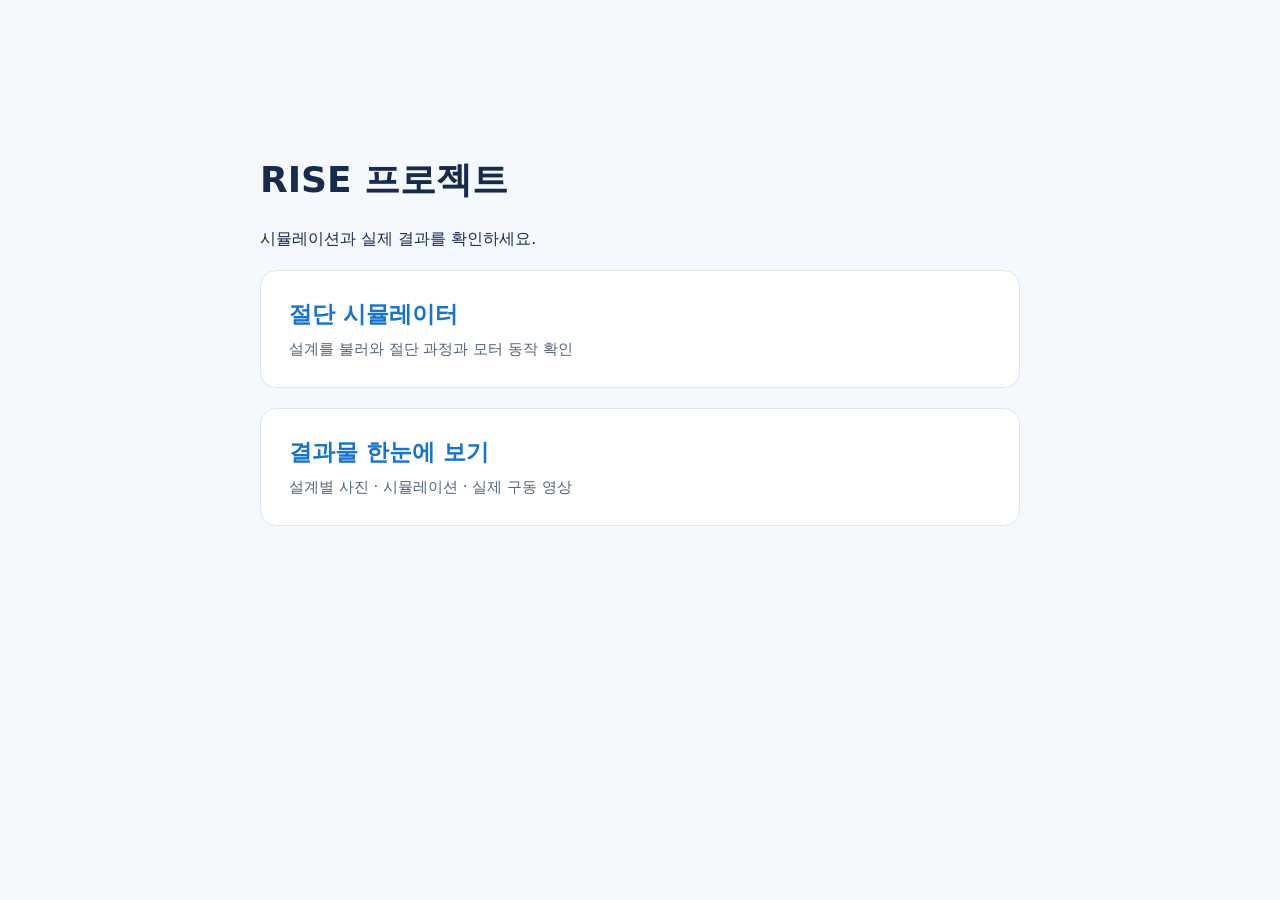
==== index.html @ fa7ab1be "Fix portable test fixtures and prepare GitHub Pages entry point" ====
<!doctype html><html lang="ko"><meta charset="utf-8"><meta name="viewport" content="width=device-width,initial-scale=1"><title>RISE 프로젝트</title><style>body{font-family:system-ui,sans-serif;max-width:760px;margin:12vh auto;padding:24px;color:#172b4d;background:#f5f8fc}h1{font-size:36px}a{display:block;background:white;border:1px solid #dbe5ef;border-radius:16px;padding:28px;margin:20px 0;color:#1674cd;text-decoration:none;font-size:23px;font-weight:700}small{display:block;color:#53657a;font-size:15px;font-weight:400;margin-top:10px}</style><h1>RISE 프로젝트</h1><p>시뮬레이션과 실제 결과를 확인하세요.</p><a href="simulator/">절단 시뮬레이터<small>설계를 불러와 절단 과정과 모터 동작 확인</small></a><a href="results/">결과물 한눈에 보기<small>설계별 사진 · 시뮬레이션 · 실제 구동 영상</small></a></html>
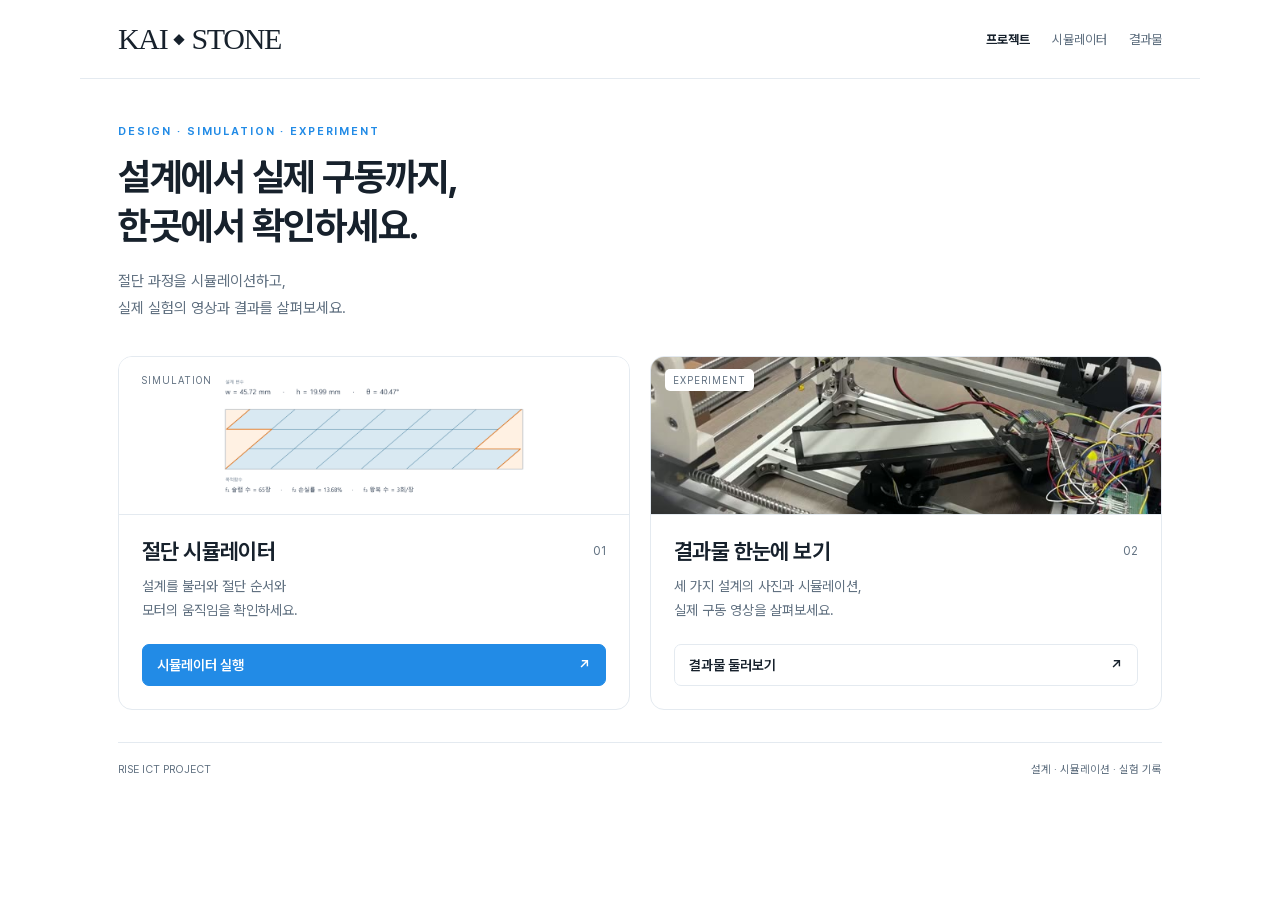
==== commit 6495a2ab: "Publish approved KAI-STONE landing page and shared navigation" ====
--- a/index.html
+++ b/index.html
@@ -1 +1,8 @@
-<!doctype html><html lang="ko"><meta charset="utf-8"><meta name="viewport" content="width=device-width,initial-scale=1"><title>RISE 프로젝트</title><style>body{font-family:system-ui,sans-serif;max-width:760px;margin:12vh auto;padding:24px;color:#172b4d;background:#f5f8fc}h1{font-size:36px}a{display:block;background:white;border:1px solid #dbe5ef;border-radius:16px;padding:28px;margin:20px 0;color:#1674cd;text-decoration:none;font-size:23px;font-weight:700}small{display:block;color:#53657a;font-size:15px;font-weight:400;margin-top:10px}</style><h1>RISE 프로젝트</h1><p>시뮬레이션과 실제 결과를 확인하세요.</p><a href="simulator/">절단 시뮬레이터<small>설계를 불러와 절단 과정과 모터 동작 확인</small></a><a href="results/">결과물 한눈에 보기<small>설계별 사진 · 시뮬레이션 · 실제 구동 영상</small></a></html>+<!doctype html>
+<html lang="ko"><head><meta charset="utf-8"><meta name="viewport" content="width=device-width,initial-scale=1"><meta name="description" content="KAI-STONE 절단 시뮬레이터와 실제 실험 결과를 확인하세요."><title>KAI-STONE · 설계와 실험</title><link rel="icon" href="data:,"><link rel="stylesheet" href="results/assets/fonts/fonts.css"><link rel="stylesheet" href="home.css"></head><body><div id="rise-home-preview"><div class="page">
+<header><div class="brand" aria-label="KAI STONE">KAI<span aria-hidden="true">◆</span>STONE</div><nav aria-label="메인 메뉴"><a href="./">프로젝트</a><a href="simulator/">시뮬레이터</a><a href="results/">결과물</a></nav></header>
+<main><p class="eyebrow">DESIGN · SIMULATION · EXPERIMENT</p><h1>설계에서 실제 구동까지,<br>한곳에서 확인하세요.</h1><p class="intro">절단 과정을 시뮬레이션하고,<br>실제 실험의 영상과 결과를 살펴보세요.</p>
+<div class="choices"><article class="choice"><div class="visual diagram"><img src="results/media/design-1/layout.png" alt="실제 설계의 배치도와 수치"><span class="tag">SIMULATION</span></div><div class="choice-content"><div class="choice-top"><h2>절단 시뮬레이터</h2><span class="number">01</span></div><p>설계를 불러와 절단 순서와<br>모터의 움직임을 확인하세요.</p><a class="action primary" href="simulator/">시뮬레이터 실행 <span aria-hidden="true">↗</span></a></div></article>
+<article class="choice"><div class="visual"><img src="results/media/design-1/poster-1-1.jpg" alt="RISE 실제 실험 장비와 결과"><span class="tag">EXPERIMENT</span></div><div class="choice-content"><div class="choice-top"><h2>결과물 한눈에 보기</h2><span class="number">02</span></div><p>세 가지 설계의 사진과 시뮬레이션,<br>실제 구동 영상을 살펴보세요.</p><a class="action" href="results/">결과물 둘러보기 <span aria-hidden="true">↗</span></a></div></article></div></main>
+<footer><span>RISE ICT PROJECT</span><span>설계 · 시뮬레이션 · 실험 기록</span></footer>
+</div></div></body></html>
--- a/results/assets/fonts/fonts.css
+++ b/results/assets/fonts/fonts.css
@@ -0,0 +1,150 @@
+@font-face { font-family: "Pretendard"; font-style: normal; font-weight: 45 920; font-display: swap; src: url("./PretendardVariable.woff2") format("woff2"); }
+/*
+Copyright (c) 2022, 2023 Viva Republica, with Reserved Font Name Tossface.
+https://github.com/toss/tossface
+*/
+/* 00 */
+@font-face {
+  font-family: "Tossface";
+  src: url("./TossFaceFontMac-00.woff2") format("woff2");
+  unicode-range: U+200D, U+FE0F, U+1F3FB-1F3FF, U+1F9B0-1F9B3, U+2640, U+2642,
+    U+261D, U+2620, U+2639-263A, U+270A-270D, U+1F32B, U+1F3FB-1F3FF,
+    U+1F440-1F450, U+1F479-1F47B, U+1F47D-1F480, U+1F48B, U+1F4A8-1F4AB, U+1F590,
+    U+1F595-1F596, U+1F600-1F644, U+1F64C, U+1F64F, U+1F90C, U+1F90F-1F91C,
+    U+1F91E-1F925, U+1F927-1F92F, U+1F932, U+1F970-1F976, U+1F978, U+1F97A,
+    U+1F9B0-1F9B7, U+1F9BB, U+1F9BE-1F9BF, U+1F9D0, U+1F9E0, U+1FAC0-1FAC1;
+}
+/* 01 */
+@font-face {
+  font-family: "Tossface";
+  src: url("./TossFaceFontMac-01.woff2") format("woff2");
+  unicode-range: U+200D, U+FE0F, U+1F3FB-1F3FF, U+1F9B0-1F9B3, U+2640, U+2642,
+    U+1F466-1F469, U+1F471, U+1F474-1F476, U+1F481, U+1F485, U+1F645-1F647,
+    U+1F64B, U+1F64D-1F64E, U+1F926, U+1F933, U+1F937, U+1F9CF, U+1F9D1-1F9D4;
+}
+/* 02 */
+@font-face {
+  font-family: "Tossface";
+  src: url("./TossFaceFontMac-02.woff2") format("woff2");
+  unicode-range: U+200D, U+FE0F, U+1F3FB-1F3FF, U+1F9B0-1F9B3, U+2640, U+2642,
+    U+2695-2696, U+2708, U+1F33E, U+1F373, U+1F393, U+1F3A4, U+1F3A8, U+1F3EB,
+    U+1F3ED, U+1F468-1F469, U+1F46E, U+1F477, U+1F482, U+1F4BB-1F4BC, U+1F527,
+    U+1F52C, U+1F575, U+1F680, U+1F692, U+1F977, U+1F9D1;
+}
+/* 03 */
+@font-face {
+  font-family: "Tossface";
+  src: url("./TossFaceFontMac-03.woff2") format("woff2");
+  unicode-range: U+200D, U+FE0F, U+1F3FB-1F3FF, U+1F9B0-1F9B3, U+2640, U+2642,
+    U+1F37C, U+1F384-1F385, U+1F468-1F469, U+1F470, U+1F472-1F473, U+1F478,
+    U+1F47C, U+1F486-1F487, U+1F930-1F931, U+1F934-1F936, U+1F939, U+1F9B8-1F9B9,
+    U+1F9D1, U+1F9D5-1F9D6, U+1F9D9-1F9DF;
+}
+/* 04 */
+@font-face {
+  font-family: "Tossface";
+  src: url("./TossFaceFontMac-04.woff2") format("woff2");
+  unicode-range: U+200D, U+FE0F, U+1F3FB-1F3FF, U+1F9B0-1F9B3, U+2640, U+2642,
+    U+2764, U+2764, U+1F468-1F469, U+1F48B, U+1F48F, U+1F491, U+1F525, U+1F9D1,
+    U+1FA79;
+}
+/* 05 */
+@font-face {
+  font-family: "Tossface";
+  src: url("./TossFaceFontMac-05.woff2") format("woff2");
+  unicode-range: U+200D, U+FE0F, U+1F3FB-1F3FF, U+1F9B0-1F9B3, U+2640, U+2642,
+    U+1F466-1F46D, U+1F46F, U+1F483, U+1F574, U+1F57A, U+1F6B6, U+1F91D, U+1F9AF,
+    U+1F9BC-1F9BD, U+1F9CD-1F9CE, U+1F9D1, U+1F9D8;
+}
+/* 06 */
+@font-face {
+  font-family: "Tossface";
+  src: url("./TossFaceFontMac-06.woff2") format("woff2");
+  unicode-range: U+200D, U+FE0F, U+1F3FB-1F3FF, U+1F9B0-1F9B3, U+2640, U+2642,
+    U+26F7, U+26F9, U+1F3BF, U+1F3C2-1F3C4, U+1F3C7, U+1F3CA-1F3CC, U+1F6A3,
+    U+1F6B4-1F6B5, U+1F6C0-1F6C1, U+1F6CC, U+1F6CF, U+1F938, U+1F93A,
+    U+1F93C-1F93E, U+1F9D7;
+}
+/* 07 */
+@font-face {
+  font-family: "Tossface";
+  src: url("./TossFaceFontMac-07.woff2") format("woff2");
+  unicode-range: U+200D, U+FE0F, U+1F3FB-1F3FF, U+1F9B0-1F9B3, U+2640, U+2642,
+    U+2600-2601, U+2603-2604, U+2614-2615, U+2618, U+26A1, U+26C4-26C5, U+26C8,
+    U+26E9, U+26F0, U+26F2, U+26FA, U+2728, U+2744, U+2B1B, U+2B50, U+1F301,
+    U+1F303-1F320, U+1F324-1F32A, U+1F32C-1F33D, U+1F33F-1F372, U+1F374-1F37B,
+    U+1F37D-1F37F, U+1F382, U+1F386-1F387, U+1F38B, U+1F38D, U+1F391,
+    U+1F3A0-1F3A2, U+1F3AA, U+1F3D4-1F3D6, U+1F3D8-1F3E6, U+1F3E8-1F3EA, U+1F3EC,
+    U+1F3EF-1F3F0, U+1F3F5, U+1F400-1F43F, U+1F490, U+1F492, U+1F4A5-1F4A7,
+    U+1F4AE, U+1F54A-1F54D, U+1F577-1F578, U+1F5FA-1F5FF, U+1F648-1F64A,
+    U+1F6D5-1F6D6, U+1F6E3-1F6E4, U+1F940, U+1F942-1F944, U+1F950-1F96F,
+    U+1F980-1F9AE, U+1F9BA, U+1F9C0-1F9CB, U+1FAA8, U+1FAB0-1FAB6, U+1FAD0-1FAD6;
+}
+/* 08 */
+@font-face {
+  font-family: "Tossface";
+  src: url("./TossFaceFontMac-08.woff2") format("woff2");
+  unicode-range: U+200D, U+FE0F, U+1F3FB-1F3FF, U+1F9B0-1F9B3, U+2640, U+2642,
+    U+23, U+2A, U+30-39, U+A9, U+AE, U+203C, U+2049, U+20E3, U+2122, U+2139,
+    U+2194-2199, U+21A9-21AA, U+23CF, U+23E9-23EF, U+23F8-23FA, U+24C2,
+    U+25AA-25AB, U+25B6, U+25C0, U+25FB-25FE, U+2611, U+2622-2623, U+2626,
+    U+262A, U+262E-262F, U+2638, U+2640, U+2642, U+2648-2653, U+2660, U+2663,
+    U+2665-2666, U+2668, U+267B, U+267E-267F, U+2693, U+269B-269C, U+26A7,
+    U+26AA-26AB, U+26CE, U+26D4, U+26F4-26F5, U+26FD, U+2705, U+2714, U+2716,
+    U+271D, U+2721, U+2733-2734, U+2747, U+274C, U+274E, U+2753-2755, U+2757,
+    U+2763, U+2795-2797, U+27A1, U+27B0, U+27BF, U+2934-2935, U+2B05-2B07,
+    U+2B1C, U+2B55, U+3030, U+303D, U+3297, U+3299, U+1F004, U+1F0CF,
+    U+1F170-1F171, U+1F17E-1F17F, U+1F18E, U+1F191-1F19A, U+1F1E6-1F1FF,
+    U+1F201-1F202, U+1F21A, U+1F22F, U+1F232-1F23A, U+1F250-1F251, U+1F300,
+    U+1F3A6, U+1F3B4-1F3B6, U+1F3CD-1F3CE, U+1F3D7, U+1F3E7, U+1F441,
+    U+1F493-1F49F, U+1F4A2, U+1F4A4, U+1F4AC-1F4AD, U+1F4AF, U+1F4E2-1F4E3,
+    U+1F4F5-1F4F6, U+1F500-1F50A, U+1F514-1F515, U+1F518-1F524, U+1F52F,
+    U+1F531-1F53D, U+1F549, U+1F54E, U+1F550-1F567, U+1F570, U+1F5A4, U+1F5E8,
+    U+1F5EF, U+1F681-1F691, U+1F693-1F6A2, U+1F6A4-1F6A8, U+1F6AB, U+1F6AD-1F6B3,
+    U+1F6B7, U+1F6B9-1F6BC, U+1F6BE, U+1F6C2-1F6C5, U+1F6D0-1F6D1, U+1F6D7,
+    U+1F6E5, U+1F6E9, U+1F6EB-1F6EC, U+1F6F0, U+1F6F3-1F6F5, U+1F6F8,
+    U+1F6FA-1F6FB, U+1F7E0-1F7EB, U+1F90D-1F90E, U+1F9E1, U+1FA82, U+1FA90,
+    U+2320E3, U+2A20E3, U+3020E3, U+3120E3, U+3220E3, U+3320E3, U+3420E3,
+    U+3520E3, U+3620E3, U+3720E3, U+3820E3, U+3920E3;
+}
+/* 09 */
+@font-face {
+  font-family: "Tossface";
+  src: url("./TossFaceFontMac-09.woff2") format("woff2");
+  unicode-range: U+200D, U+FE0F, U+1F3FB-1F3FF, U+1F9B0-1F9B3, U+2640, U+2642,
+    U+231A-231B, U+2328, U+23F0-23F3, U+2602, U+260E, U+265F, U+2692, U+2694,
+    U+2697, U+2699, U+26A0, U+26B0-26B1, U+26BD-26BE, U+26CF, U+26D1, U+26D3,
+    U+26EA, U+26F1, U+26F3, U+26F8, U+2702, U+2709, U+270F, U+2712, U+1F302,
+    U+1F321, U+1F380-1F381, U+1F383, U+1F388-1F38A, U+1F38E-1F390, U+1F392,
+    U+1F396-1F397, U+1F399-1F39B, U+1F39E-1F39F, U+1F3A3, U+1F3A5, U+1F3A7,
+    U+1F3A9, U+1F3AB-1F3B3, U+1F3B7-1F3BE, U+1F3C0, U+1F3C5-1F3C6, U+1F3C8-1F3C9,
+    U+1F3CF-1F3D3, U+1F3EE, U+1F3F7-1F3FA, U+1F451-1F465, U+1F484, U+1F488-1F48A,
+    U+1F48C-1F48E, U+1F4A0-1F4A1, U+1F4A3, U+1F4B0-1F4BA, U+1F4BD-1F4E1,
+    U+1F4E4-1F4F4, U+1F4F7-1F4FD, U+1F4FF, U+1F50B-1F513, U+1F516-1F517, U+1F526,
+    U+1F528-1F52B, U+1F52D-1F52E, U+1F530, U+1F56F, U+1F573, U+1F576, U+1F579,
+    U+1F587, U+1F58A-1F58D, U+1F5A5, U+1F5A8, U+1F5B1-1F5B2, U+1F5BC,
+    U+1F5C2-1F5C4, U+1F5D1-1F5D3, U+1F5DC-1F5DE, U+1F5E1, U+1F5E3, U+1F5F3,
+    U+1F6AA, U+1F6AC, U+1F6B8, U+1F6BD, U+1F6BF, U+1F6CB, U+1F6CD-1F6CE, U+1F6D2,
+    U+1F6E0-1F6E2, U+1F6F6-1F6F7, U+1F6F9, U+1F6FC, U+1F93F, U+1F941, U+1F945,
+    U+1F947-1F94F, U+1F97B-1F97F, U+1F9E2-1F9FF, U+1FA70-1FA74, U+1FA78, U+1FA7A,
+    U+1FA80-1FA81, U+1FA83-1FA86, U+1FA91-1FAA7, U+1FAC2;
+}
+/* 10 */
+@font-face {
+  font-family: "Tossface";
+  src: url("./TossFaceFontMac-10.woff2") format("woff2");
+  unicode-range: U+200D, U+FE0F, U+1F3FB-1F3FF, U+1F9B0-1F9B3, U+2640, U+2642,
+    U+2620, U+26A7, U+1F1E6-1F1FF, U+1F308, U+1F38C, U+1F3C1, U+1F3F3-1F3F4,
+    U+1F6A9, U+E0061-E007A, U+E007F;
+}
+/* 11 */
+@font-face {
+  font-family: "Tossface";
+  src: url("./TossFaceFontMac-11.woff2") format("woff2");
+  unicode-range: U+200D, U+FE0F, U+1F3FB-1F3FF, U+1F9B0-1F9B3, U+2640, U+2642,
+    U+26F9, U+E100-E11D, U+1F6DC-1F6DF, U+1F7F0, U+1F979, U+1F9CC, U+1FA75-1FA77,
+    U+1FA7B-1FA7C, U+1FA87-1FA88, U+1FAA9-1FAAF, U+1FAB7-1FABD, U+1FABF,
+    U+1FAC3-1FAC5, U+1FACE-1FACF, U+1FAD7-1FADB, U+1FAE0-1FAE8, U+1FAF0-1FAF8,
+    U+26F9200D2640, U+26F9200D2642;
+}
+
--- a/home.css
+++ b/home.css
@@ -0,0 +1,8 @@
+
+#rise-home-preview{--rh-bg:light-dark(#fff,#14181d);--rh-text:light-dark(#17212c,#edf2f8);--rh-muted:light-dark(#617181,#a2b0be);--rh-line:light-dark(#e4eaf0,#303b46);--rh-soft:light-dark(#f4f7fa,#1d252e);--rh-accent:#228be6;font-family:Pretendard,system-ui,sans-serif;color:var(--rh-text)}
+#rise-home-preview *{box-sizing:border-box}#rise-home-preview .page{background:var(--rh-bg);min-height:0}#rise-home-preview header{display:flex;align-items:center;justify-content:space-between;gap:20px;padding:24px 38px;border-bottom:1px solid var(--rh-line);padding-right:38px}#rise-home-preview .brand{font-size:19px;font-weight:750;letter-spacing:.05em}#rise-home-preview .brand span{color:var(--rh-accent)}#rise-home-preview nav{display:flex;gap:22px}#rise-home-preview button{font-family:inherit;cursor:pointer}#rise-home-preview nav button{background:none;border:0;padding:5px 0;color:var(--rh-muted);font-size:13px}#rise-home-preview nav button:first-child{color:var(--rh-text);font-weight:650}#rise-home-preview main{padding:46px 38px 32px}#rise-home-preview .eyebrow{font-size:11px;letter-spacing:.17em;font-weight:650;color:var(--rh-accent);margin:0 0 14px}#rise-home-preview h1{font-size:38px;line-height:1.3;letter-spacing:-1.5px;margin:0;font-weight:700;word-break:keep-all}#rise-home-preview .intro{font-size:15px;line-height:1.8;color:var(--rh-muted);margin:17px 0 0;word-break:keep-all}#rise-home-preview .choices{display:grid;grid-template-columns:1fr 1fr;gap:20px;margin-top:34px}#rise-home-preview .choice{border:1px solid var(--rh-line);border-radius:14px;overflow:hidden;background:var(--rh-bg)}#rise-home-preview .visual{height:158px;background:var(--rh-soft);position:relative;overflow:hidden;border-bottom:1px solid var(--rh-line)}#rise-home-preview .visual img{width:100%;height:100%;object-fit:cover}#rise-home-preview .visual.diagram img{object-fit:contain;padding:13px;background:#fff}#rise-home-preview .tag{position:absolute;top:12px;left:14px;background:var(--rh-bg);border-radius:5px;padding:5px 8px;font-size:10px;letter-spacing:.1em;color:var(--rh-muted)}#rise-home-preview .choice-content{padding:23px}#rise-home-preview .choice-top{display:flex;justify-content:space-between;align-items:center;gap:10px}#rise-home-preview h2{font-size:22px;letter-spacing:-.6px;font-weight:650;margin:0}#rise-home-preview .number{font-size:12px;color:var(--rh-muted)}#rise-home-preview .choice p{font-size:14px;color:var(--rh-muted);line-height:1.7;margin:11px 0 22px;word-break:keep-all}#rise-home-preview .action{display:flex;align-items:center;justify-content:space-between;width:100%;border:1px solid var(--rh-line);border-radius:7px;padding:12px 14px;font-size:14px;font-weight:600;background:var(--rh-bg);color:var(--rh-text)}#rise-home-preview .primary{background:var(--rh-accent);color:#fff;border-color:var(--rh-accent)}#rise-home-preview .action:hover{filter:brightness(.96)}#rise-home-preview footer{margin:0 38px;padding:19px 0;border-top:1px solid var(--rh-line);display:flex;justify-content:space-between;gap:14px;color:var(--rh-muted);font-size:11px;line-height:1.5}#rise-home-preview .hero{display:grid;grid-template-columns:1fr 1fr;gap:32px;align-items:center}#rise-home-preview .hero-photo{height:265px;border-radius:12px;overflow:hidden;position:relative;background:var(--rh-soft)}#rise-home-preview .hero-photo img{width:100%;height:100%;object-fit:cover}#rise-home-preview .photo-label{position:absolute;bottom:12px;left:12px;background:#17212cdd;color:white;padding:7px 10px;border-radius:5px;font-size:11px}#rise-home-preview .compact{margin-top:32px}#rise-home-preview .compact .choice-content{padding:25px}#rise-home-preview .compact .choice{background:var(--rh-soft);border-color:transparent}#rise-home-preview .compact .action{background:transparent;border:0;padding:0;color:var(--rh-accent)}#rise-home-preview .toast{margin:18px 38px 0;padding:12px 16px;border-radius:8px;background:var(--rh-soft);font-size:13px;color:var(--rh-muted)}#rise-home-preview .toast[hidden]{display:none}
+@media(max-width:640px){#rise-home-preview header{padding:20px;flex-wrap:wrap;padding-right:20px}#rise-home-preview nav{gap:15px}#rise-home-preview main{padding:30px 20px}#rise-home-preview h1{font-size:30px}#rise-home-preview .choices,#rise-home-preview .hero{grid-template-columns:1fr}#rise-home-preview .hero-photo{height:210px}#rise-home-preview .page{min-height:0}#rise-home-preview footer{margin:0 20px;flex-wrap:wrap}#rise-home-preview .toast{margin:12px 20px}#rise-home-preview .visual{height:165px}}
+#rise-home-preview .brand{display:flex;align-items:center;gap:5px;font-family:"Times New Roman",Georgia,serif;font-size:30px;font-weight:400;letter-spacing:-1.3px;line-height:1;white-space:nowrap;color:var(--rh-text)}#rise-home-preview .brand span{font-family:Georgia,serif;font-size:12px;letter-spacing:0;color:inherit;margin:0 1px;transform:translateY(1px)}
+@media(max-width:640px){#rise-home-preview .brand{font-size:27px}}
+
+body{margin:0;background:#fff}#rise-home-preview{color-scheme:light;max-width:1120px;margin:0 auto}#rise-home-preview nav a{color:var(--rh-muted);font-size:13px;text-decoration:none;padding:5px 0}#rise-home-preview nav a:first-child{color:var(--rh-text);font-weight:650}#rise-home-preview a.action{text-decoration:none}#rise-home-preview .brand{text-decoration:none}
